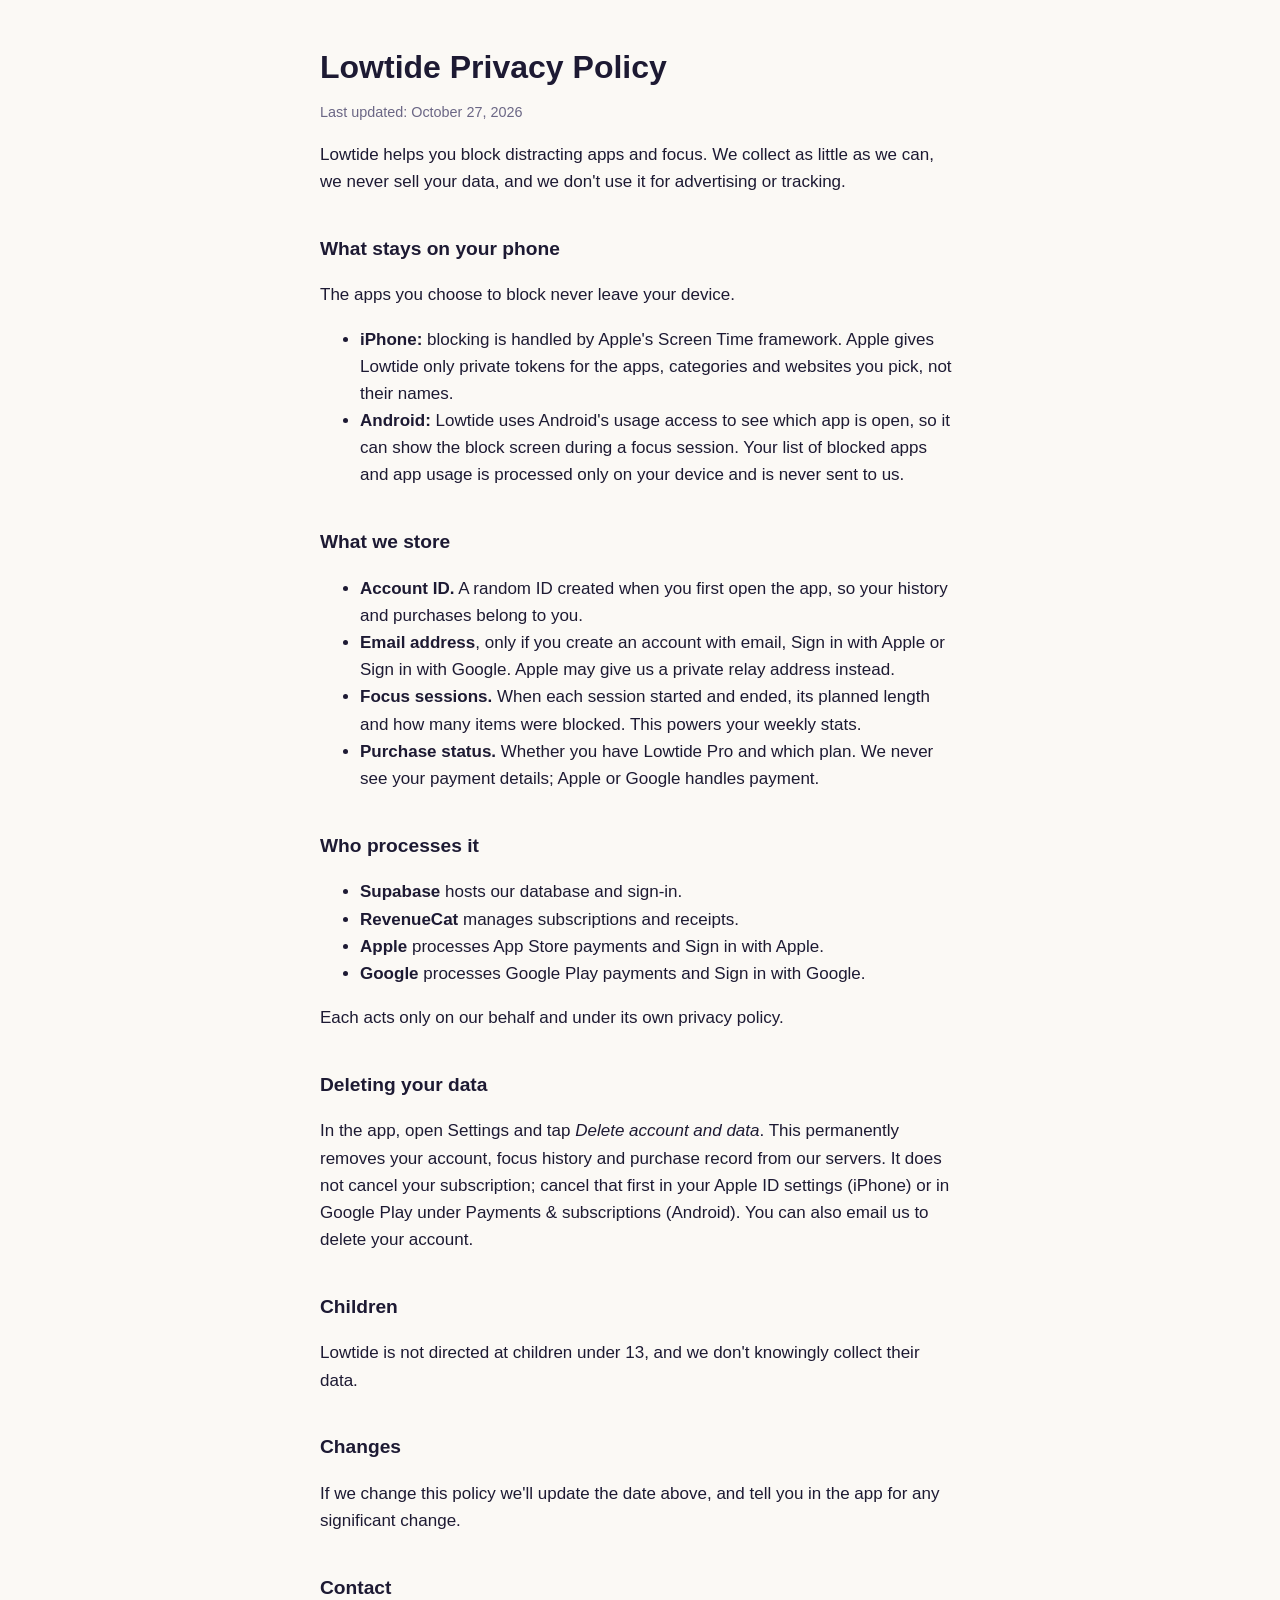
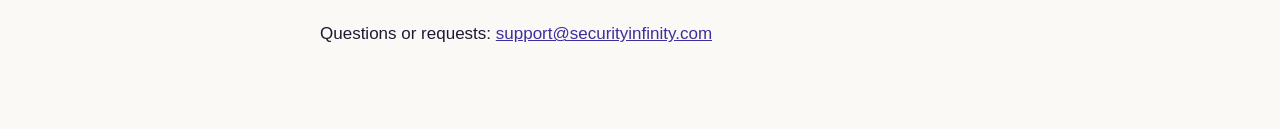
==== privacy.html @ 5e4de7cb "Lowtide privacy policy and support pages" ====
<!doctype html>
<html lang="en">
<head>
<meta charset="utf-8">
<meta name="viewport" content="width=device-width, initial-scale=1">
<title>Lowtide Privacy Policy</title>
<link rel="stylesheet" href="style.css">
</head>
<body>
<main>
<h1>Lowtide Privacy Policy</h1>
<p class="muted">Last updated: October 27, 2026</p>

<p>Lowtide helps you block distracting apps and focus. We collect as little as we can, we never sell your data, and we don't use it for advertising or tracking.</p>

<h2>What stays on your phone</h2>
<p>The apps you choose to block never leave your device.</p>
<ul>
  <li><strong>iPhone:</strong> blocking is handled by Apple's Screen Time framework. Apple gives Lowtide only private tokens for the apps, categories and websites you pick, not their names.</li>
  <li><strong>Android:</strong> Lowtide uses Android's usage access to see which app is open, so it can show the block screen during a focus session. Your list of blocked apps and app usage is processed only on your device and is never sent to us.</li>
</ul>

<h2>What we store</h2>
<ul>
  <li><strong>Account ID.</strong> A random ID created when you first open the app, so your history and purchases belong to you.</li>
  <li><strong>Email address</strong>, only if you create an account with email, Sign in with Apple or Sign in with Google. Apple may give us a private relay address instead.</li>
  <li><strong>Focus sessions.</strong> When each session started and ended, its planned length and how many items were blocked. This powers your weekly stats.</li>
  <li><strong>Purchase status.</strong> Whether you have Lowtide Pro and which plan. We never see your payment details; Apple or Google handles payment.</li>
</ul>

<h2>Who processes it</h2>
<ul>
  <li><strong>Supabase</strong> hosts our database and sign-in.</li>
  <li><strong>RevenueCat</strong> manages subscriptions and receipts.</li>
  <li><strong>Apple</strong> processes App Store payments and Sign in with Apple.</li>
  <li><strong>Google</strong> processes Google Play payments and Sign in with Google.</li>
</ul>
<p>Each acts only on our behalf and under its own privacy policy.</p>

<h2>Deleting your data</h2>
<p>In the app, open Settings and tap <em>Delete account and data</em>. This permanently removes your account, focus history and purchase record from our servers. It does not cancel your subscription; cancel that first in your Apple ID settings (iPhone) or in Google Play under Payments &amp; subscriptions (Android). You can also email us to delete your account.</p>

<h2>Children</h2>
<p>Lowtide is not directed at children under 13, and we don't knowingly collect their data.</p>

<h2>Changes</h2>
<p>If we change this policy we'll update the date above, and tell you in the app for any significant change.</p>

<h2>Contact</h2>
<p>Questions or requests: <a href="mailto:support@securityinfinity.com">support@securityinfinity.com</a></p>
</main>
</body>
</html>
---- style.css ----
:root { --bg: #fbf9f5; --fg: #1d1a33; --muted: #6b6785; --accent: #3b2f9e; }
@media (prefers-color-scheme: dark) { :root { --bg: #161236; --fg: #f3efe6; --muted: #a8a3c7; --accent: #b4aaff; } }
body { margin: 0; background: var(--bg); color: var(--fg); font: 17px/1.6 -apple-system, BlinkMacSystemFont, "Segoe UI", sans-serif; }
main { max-width: 640px; margin: 0 auto; padding: 48px 16px 64px; }
h1 { font-size: 2rem; line-height: 1.2; margin: 0 0 8px; }
h2 { font-size: 1.2rem; margin-top: 2em; }
h3 { font-size: 1rem; margin: 1.4em 0 0.2em; }
a { color: var(--accent); }
.muted { color: var(--muted); font-size: 0.9rem; }
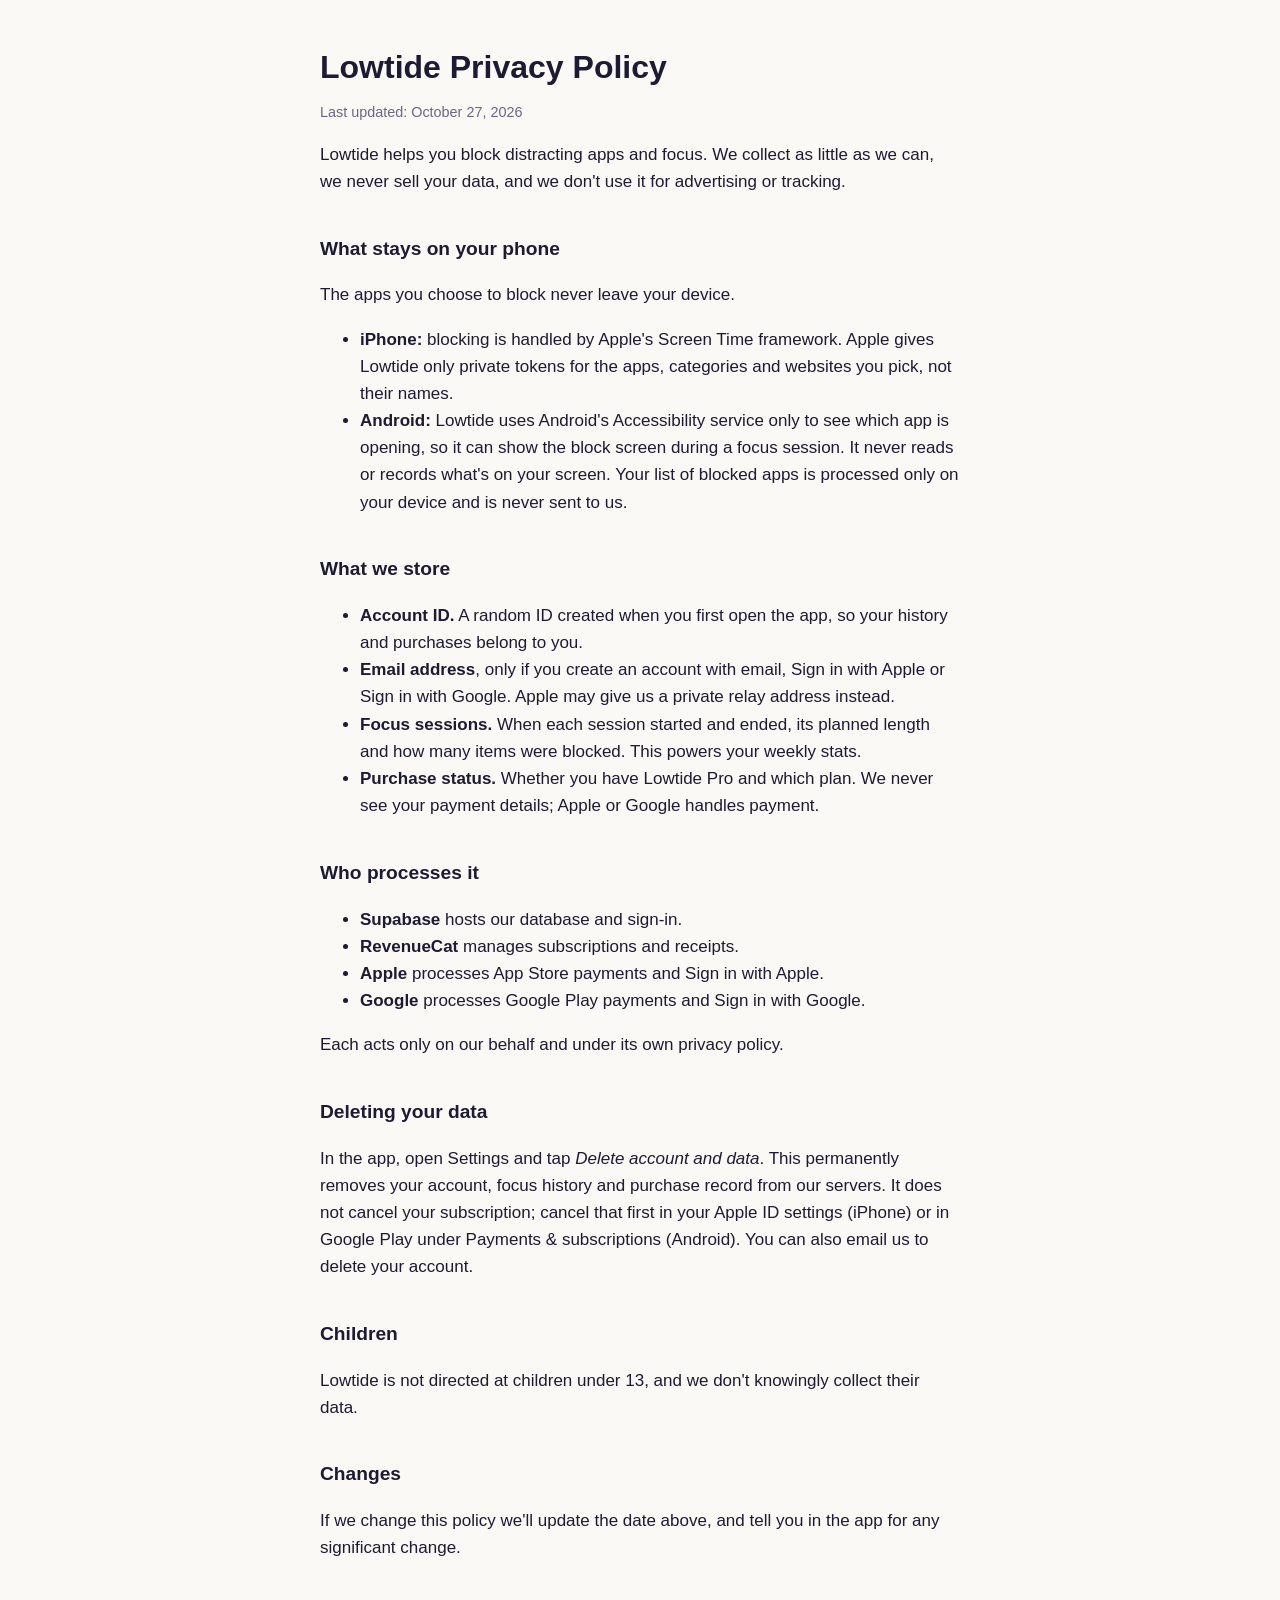
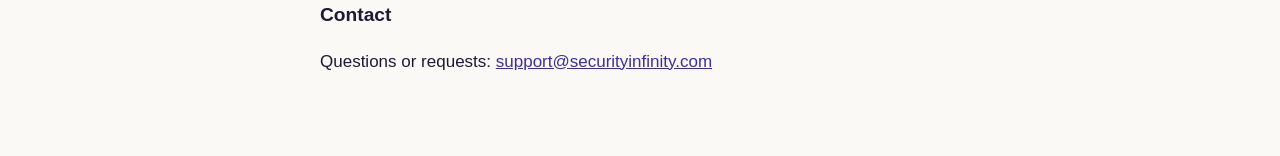
==== commit 2e9d9c47: "Describe Android blocking as an Accessibility service" ====
--- a/privacy.html
+++ b/privacy.html
@@ -17,7 +17,7 @@
 <p>The apps you choose to block never leave your device.</p>
 <ul>
   <li><strong>iPhone:</strong> blocking is handled by Apple's Screen Time framework. Apple gives Lowtide only private tokens for the apps, categories and websites you pick, not their names.</li>
-  <li><strong>Android:</strong> Lowtide uses Android's usage access to see which app is open, so it can show the block screen during a focus session. Your list of blocked apps and app usage is processed only on your device and is never sent to us.</li>
+  <li><strong>Android:</strong> Lowtide uses Android's Accessibility service only to see which app is opening, so it can show the block screen during a focus session. It never reads or records what's on your screen. Your list of blocked apps is processed only on your device and is never sent to us.</li>
 </ul>
 
 <h2>What we store</h2>
